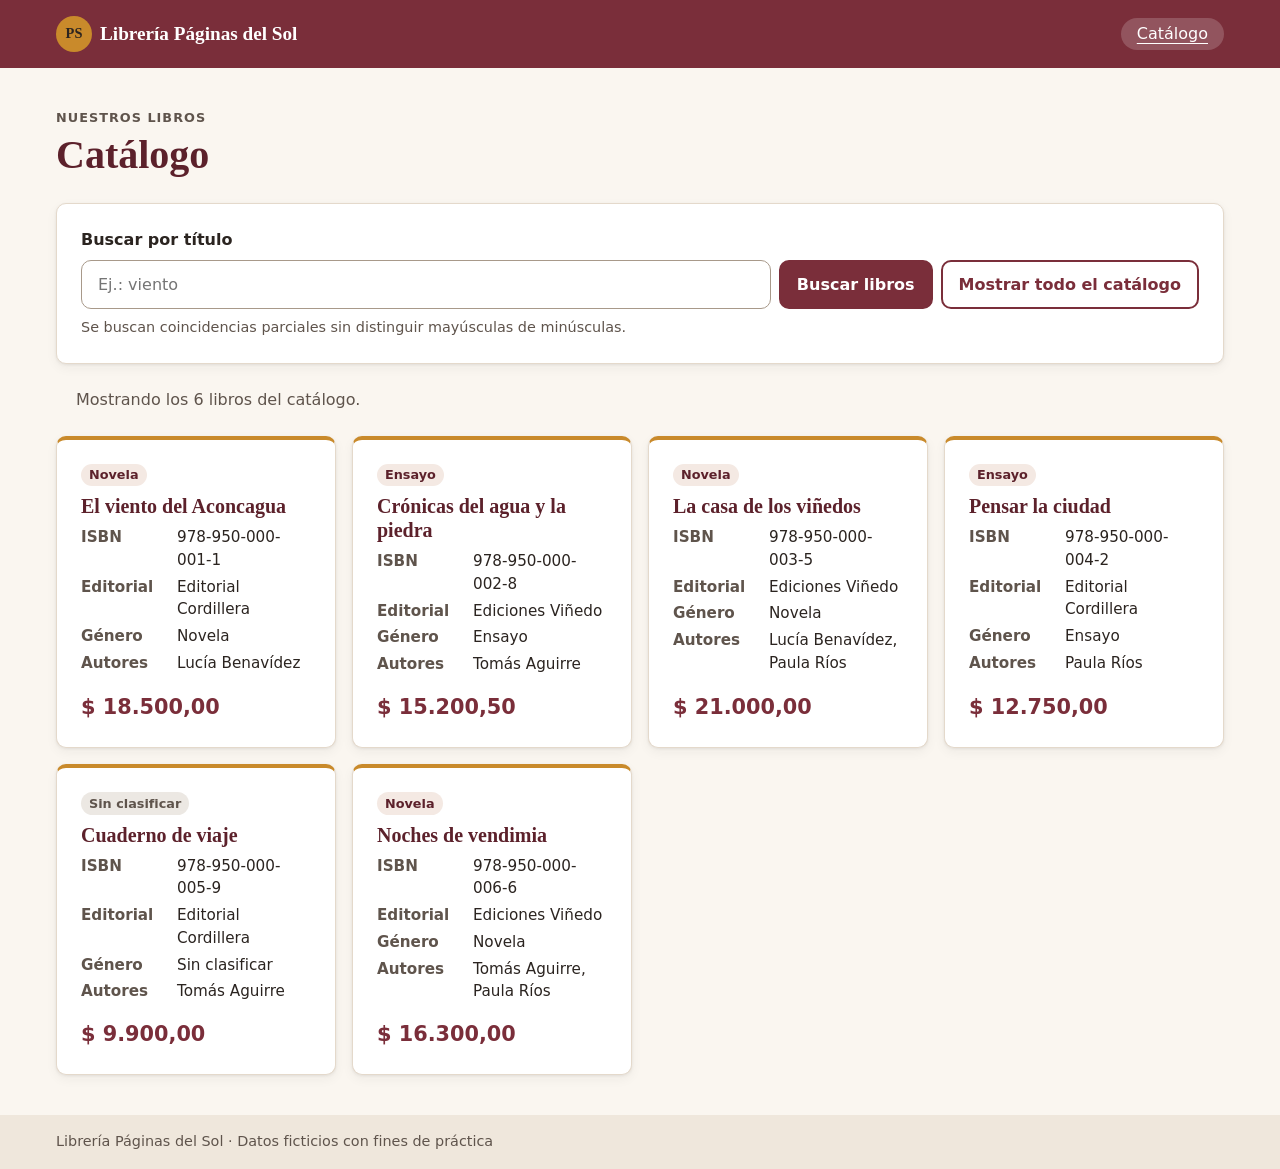
==== frontend-libreria/index.html @ 144d0e9c "feat(frontend): ejercicio 3 del TPI librería - datos locales, catálogo y filtro - Agrega frontend-li" ====
<!doctype html>
<html lang="es">
  <head>
    <meta charset="UTF-8" />
    <meta name="viewport" content="width=device-width, initial-scale=1" />
    <meta name="description" content="Catálogo de la librería Páginas del Sol con búsqueda por título." />
    <title>Catálogo | Librería Páginas del Sol</title>
    <link rel="stylesheet" href="css/styles.css" />
    <!-- Orden importante: primero los datos, luego la lógica que los usa. -->
    <script src="js/datos.js" defer></script>
    <script src="js/catalogo.js" defer></script>
  </head>
  <body>
    <a class="skip-link" href="#contenido">Saltar al contenido principal</a>

    <header class="site-header">
      <div class="container header-content">
        <a class="brand" href="index.html">
          <span class="brand-mark" aria-hidden="true">PS</span>
          <span>Librería Páginas del Sol</span>
        </a>
        <nav aria-label="Navegación principal">
          <ul class="nav-list">
            <li><a class="nav-link" href="#catalogo" aria-current="page">Catálogo</a></li>
          </ul>
        </nav>
      </div>
    </header>

    <main id="contenido" class="container page">
      <section id="catalogo" aria-labelledby="catalogo-titulo">
        <div class="section-heading">
          <p class="eyebrow">Nuestros libros</p>
          <h1 id="catalogo-titulo">Catálogo</h1>
        </div>

        <form id="buscador-form" class="card search" role="search">
          <label class="search__label" for="busqueda-titulo">Buscar por título</label>
          <div class="search__controls">
            <input
              id="busqueda-titulo"
              class="input"
              name="busqueda"
              type="search"
              autocomplete="off"
              placeholder="Ej.: viento"
              aria-describedby="busqueda-ayuda"
            />
            <button class="button button--primary" type="submit">Buscar libros</button>
            <button id="limpiar-busqueda" class="button button--secondary" type="button">Mostrar todo el catálogo</button>
          </div>
          <p id="busqueda-ayuda" class="help">
            Se buscan coincidencias parciales sin distinguir mayúsculas de minúsculas.
          </p>
        </form>

        <p id="catalogo-mensaje" class="message" role="status" aria-live="polite"></p>

        <ul id="catalogo-lista" class="book-grid" aria-label="Libros del catálogo"></ul>

        <noscript>
          <p class="message message--warning">
            El catálogo se genera con JavaScript. Activalo en el navegador para verlo.
          </p>
        </noscript>
      </section>
    </main>

    <footer class="site-footer">
      <div class="container">Librería Páginas del Sol · Datos ficticios con fines de práctica</div>
    </footer>
  </body>
</html>
---- frontend-libreria/css/styles.css ----
/* Identidad visual: tonos tierra y vino, tipografía serif para títulos. */
:root {
  --color-fondo: #faf6f0;
  --color-superficie: #ffffff;
  --color-texto: #2b2420;
  --color-texto-suave: #5f544c;
  --color-primario: #7a2e3a;
  --color-primario-oscuro: #5c212b;
  --color-acento: #c98a2b;
  --color-borde: #e4d9cb;
  --color-info-fondo: #eef3f8;
  --color-aviso-fondo: #fdf3e1;
  --color-aviso-borde: #b7791f;
  --color-foco: #1f5fbf;

  --fuente-texto: system-ui, -apple-system, "Segoe UI", Roboto, sans-serif;
  --fuente-titulos: Georgia, "Times New Roman", serif;

  --espacio-1: 0.25rem;
  --espacio-2: 0.5rem;
  --espacio-3: 1rem;
  --espacio-4: 1.5rem;
  --espacio-5: 2.5rem;

  --radio: 10px;
  --sombra: 0 1px 3px rgb(43 36 32 / 0.08), 0 4px 12px rgb(43 36 32 / 0.05);
}

*,
*::before,
*::after {
  box-sizing: border-box;
}

body {
  margin: 0;
  font-family: var(--fuente-texto);
  font-size: 1rem;
  line-height: 1.5;
  color: var(--color-texto);
  background: var(--color-fondo);
  display: flex;
  flex-direction: column;
  min-height: 100vh;
}

h1,
h2,
h3 {
  font-family: var(--fuente-titulos);
  line-height: 1.2;
  margin: 0;
}

.container {
  width: 100%;
  max-width: 1200px;
  margin-inline: auto;
  padding-inline: var(--espacio-3);
}

/* Foco visible para todos los controles navegables con teclado. */
a:focus-visible,
button:focus-visible,
input:focus-visible {
  outline: 3px solid var(--color-foco);
  outline-offset: 2px;
}

.skip-link {
  position: absolute;
  left: var(--espacio-3);
  top: -100px;
  padding: var(--espacio-2) var(--espacio-3);
  background: var(--color-superficie);
  color: var(--color-primario);
  border-radius: var(--radio);
  z-index: 10;
}

.skip-link:focus {
  top: var(--espacio-2);
}

/* ---------- Encabezado y navegación ---------- */
.site-header {
  background: var(--color-primario);
  color: #fff;
}

.header-content {
  display: flex;
  flex-wrap: wrap;
  align-items: center;
  justify-content: space-between;
  gap: var(--espacio-3);
  padding-block: var(--espacio-3);
}

.brand {
  display: flex;
  align-items: center;
  gap: var(--espacio-2);
  color: inherit;
  text-decoration: none;
  font-family: var(--fuente-titulos);
  font-size: 1.2rem;
  font-weight: 700;
}

.brand-mark {
  display: grid;
  place-items: center;
  width: 2.25rem;
  height: 2.25rem;
  border-radius: 50%;
  background: var(--color-acento);
  color: var(--color-texto);
  font-size: 0.9rem;
}

.nav-list {
  display: flex;
  flex-wrap: wrap;
  gap: var(--espacio-2);
  list-style: none;
  margin: 0;
  padding: 0;
}

.nav-link {
  display: inline-block;
  padding: var(--espacio-1) var(--espacio-3);
  border-radius: 999px;
  color: #fff;
  text-decoration: none;
}

.nav-link:hover,
.nav-link[aria-current="page"] {
  background: rgb(255 255 255 / 0.18);
}

.nav-link[aria-current="page"] {
  text-decoration: underline;
  text-underline-offset: 4px;
}

/* ---------- Contenido ---------- */
.page {
  flex: 1;
  padding-block: var(--espacio-5);
}

.section-heading {
  margin-bottom: var(--espacio-4);
}

.section-heading h1 {
  font-size: clamp(1.75rem, 5vw, 2.5rem);
  color: var(--color-primario-oscuro);
}

.eyebrow {
  margin: 0 0 var(--espacio-1);
  text-transform: uppercase;
  letter-spacing: 0.08em;
  font-size: 0.8rem;
  font-weight: 700;
  color: var(--color-texto-suave);
}

.card {
  background: var(--color-superficie);
  border: 1px solid var(--color-borde);
  border-radius: var(--radio);
  box-shadow: var(--sombra);
  padding: var(--espacio-4);
}

/* ---------- Buscador ---------- */
.search {
  margin-bottom: var(--espacio-3);
}

.search__label {
  display: block;
  font-weight: 700;
  margin-bottom: var(--espacio-2);
}

.search__controls {
  display: flex;
  flex-wrap: wrap;
  gap: var(--espacio-2);
}

.input {
  flex: 1 1 16rem;
  min-width: 0;
  padding: 0.65rem var(--espacio-3);
  font: inherit;
  color: inherit;
  border: 1px solid #a8998a;
  border-radius: var(--radio);
  background: #fff;
}

.help {
  margin: var(--espacio-2) 0 0;
  font-size: 0.9rem;
  color: var(--color-texto-suave);
}

.button {
  padding: 0.65rem var(--espacio-3);
  font: inherit;
  font-weight: 600;
  border-radius: var(--radio);
  border: 2px solid var(--color-primario);
  cursor: pointer;
}

.button--primary {
  background: var(--color-primario);
  color: #fff;
}

.button--primary:hover {
  background: var(--color-primario-oscuro);
}

.button--secondary {
  background: transparent;
  color: var(--color-primario);
}

.button--secondary:hover {
  background: #f4e9e3;
}

/* ---------- Mensajes de estado (el texto lleva el significado, no el color) ---------- */
.message {
  margin: 0 0 var(--espacio-3);
  padding: var(--espacio-2) var(--espacio-3);
  border-left: 4px solid transparent;
  border-radius: 4px;
  color: var(--color-texto-suave);
}

.message:empty {
  display: none;
}

.message--info {
  background: var(--color-info-fondo);
  border-left-color: var(--color-foco);
  color: var(--color-texto);
}

.message--warning {
  background: var(--color-aviso-fondo);
  border-left-color: var(--color-aviso-borde);
  color: var(--color-texto);
  font-weight: 600;
}

/* ---------- Grilla de libros ---------- */
.book-grid {
  display: grid;
  grid-template-columns: repeat(auto-fill, minmax(min(100%, 260px), 1fr));
  gap: var(--espacio-3);
  list-style: none;
  margin: 0;
  padding: 0;
}

.book-grid > li {
  display: flex;
}

.book-card {
  display: flex;
  flex-direction: column;
  gap: var(--espacio-2);
  width: 100%;
  border-top: 4px solid var(--color-acento);
}

.book-card__title {
  font-size: 1.25rem;
  color: var(--color-primario-oscuro);
  overflow-wrap: anywhere;
}

.book-card__data {
  display: grid;
  gap: var(--espacio-1);
  margin: 0;
  font-size: 0.95rem;
}

.book-card__item {
  display: grid;
  grid-template-columns: 5.5rem 1fr;
  gap: var(--espacio-2);
}

.book-card__item dt {
  font-weight: 600;
  color: var(--color-texto-suave);
}

.book-card__item dd {
  margin: 0;
  overflow-wrap: anywhere;
}

.book-card__price {
  margin: auto 0 0;
  padding-top: var(--espacio-2);
  font-size: 1.3rem;
  font-weight: 700;
  color: var(--color-primario);
}

.tag {
  align-self: flex-start;
  margin: 0;
  padding: 0.1rem var(--espacio-2);
  border-radius: 999px;
  font-size: 0.8rem;
  font-weight: 600;
  background: #f4e9e3;
  color: var(--color-primario-oscuro);
}

.tag--muted {
  background: #ece8e3;
  color: var(--color-texto-suave);
}

/* ---------- Pie ---------- */
.site-footer {
  padding-block: var(--espacio-3);
  background: #efe7dc;
  color: var(--color-texto-suave);
  font-size: 0.9rem;
}

/* Pantallas angostas (320 px): botones a ancho completo. */
@media (max-width: 480px) {
  .search__controls .button {
    flex: 1 1 100%;
  }

  .card {
    padding: var(--espacio-3);
  }
}
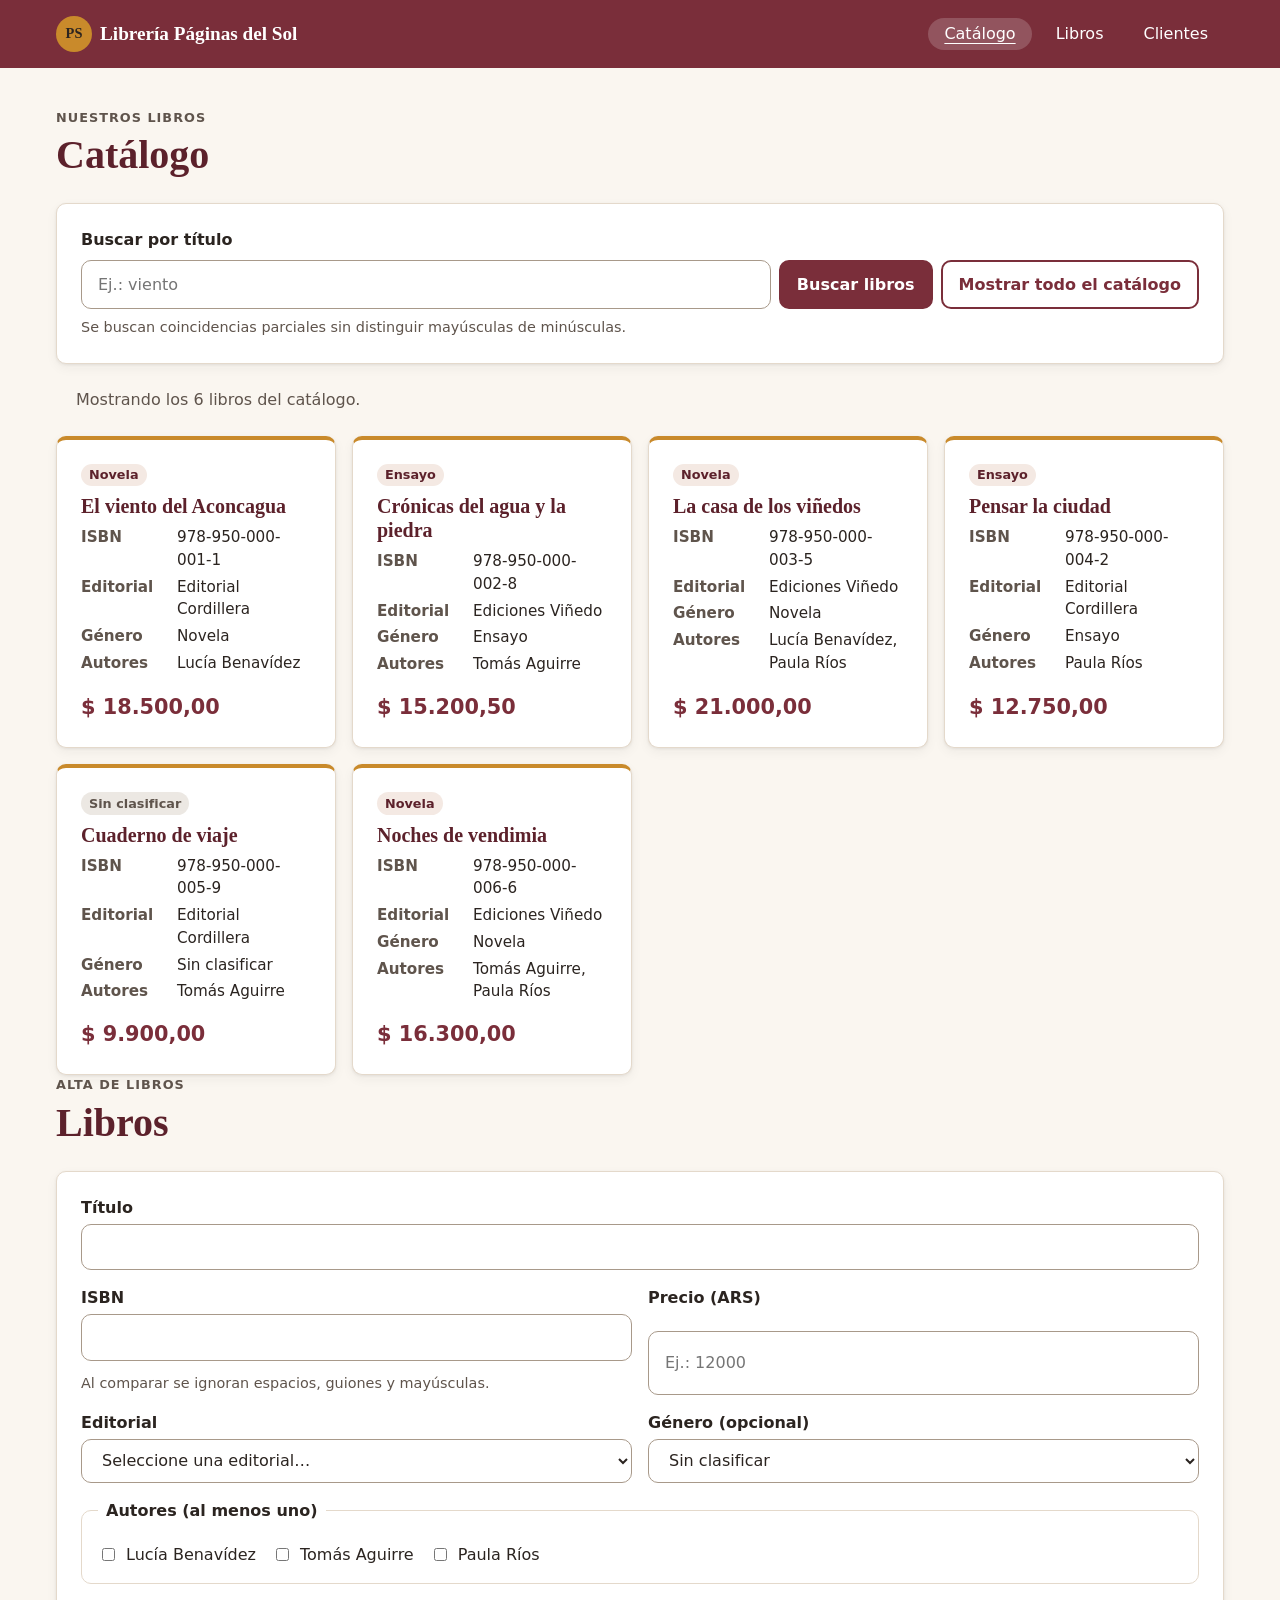
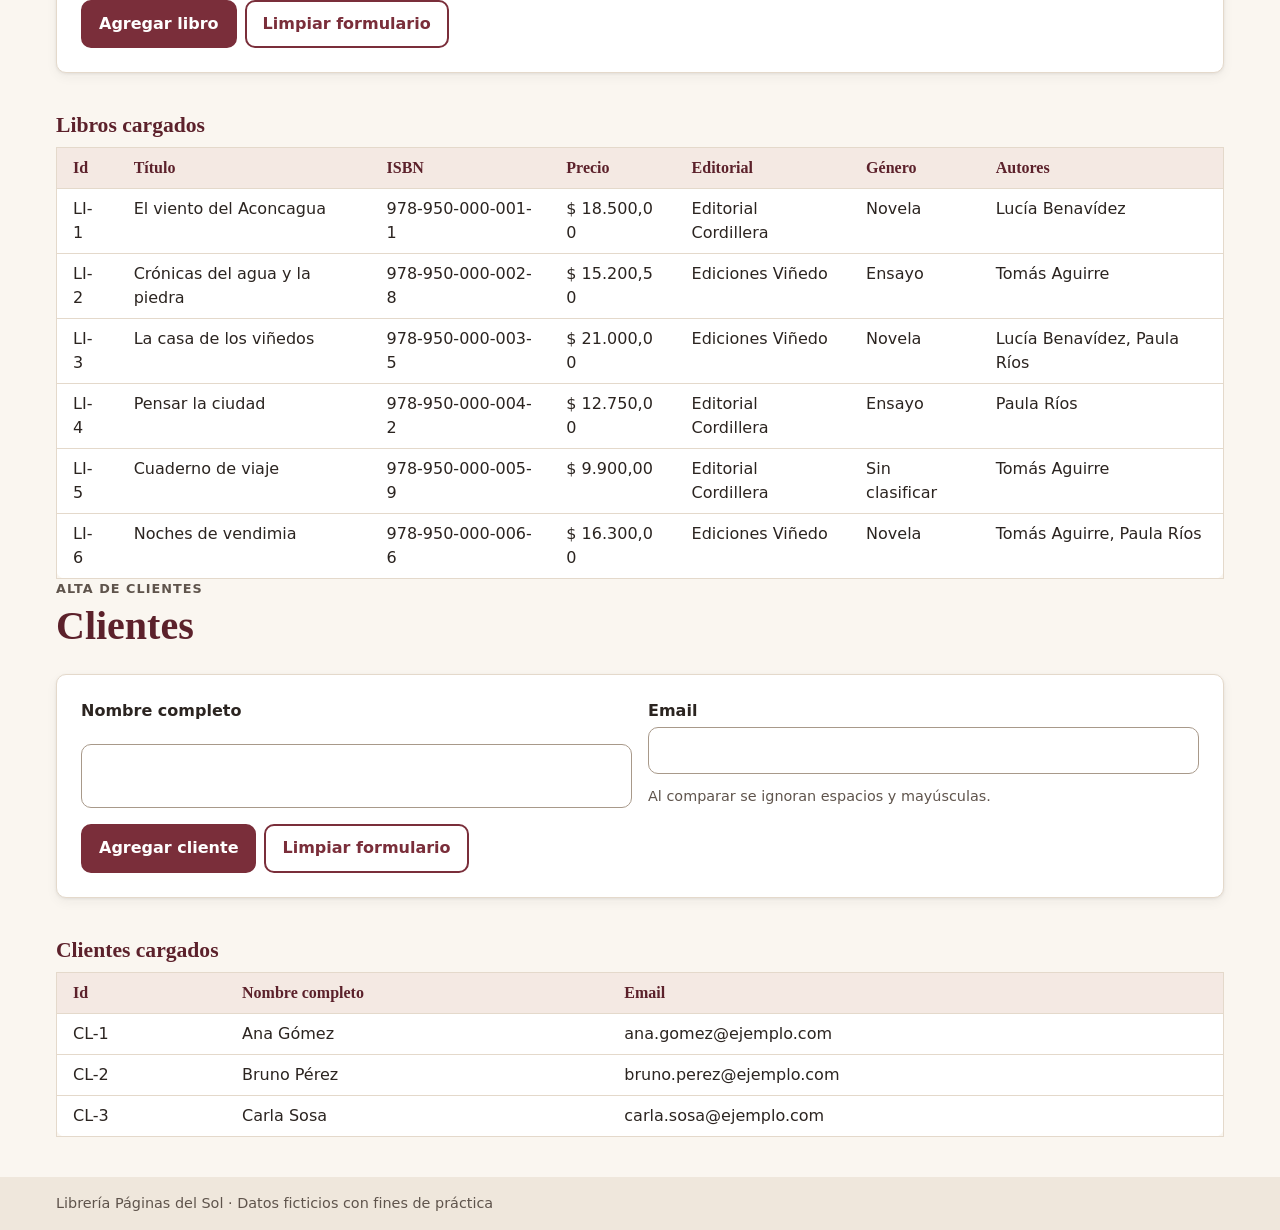
==== commit 1a366832: "feat(frontend): ejercicio 4 del TPI librería - altas de libros y clientes Agrega las secciones Libro" ====
--- a/frontend-libreria/index.html
+++ b/frontend-libreria/index.html
@@ -3,12 +3,16 @@
   <head>
     <meta charset="UTF-8" />
     <meta name="viewport" content="width=device-width, initial-scale=1" />
-    <meta name="description" content="Catálogo de la librería Páginas del Sol con búsqueda por título." />
-    <title>Catálogo | Librería Páginas del Sol</title>
+    <meta name="description" content="Librería Páginas del Sol: catálogo con búsqueda por título y formularios de alta de libros y clientes." />
+    <title>Librería Páginas del Sol</title>
     <link rel="stylesheet" href="css/styles.css" />
-    <!-- Orden importante: primero los datos, luego la lógica que los usa. -->
+    <!-- Orden importante: primero los datos y utilidades, luego la lógica que los usa. -->
     <script src="js/datos.js" defer></script>
+    <script src="js/utilidades.js" defer></script>
     <script src="js/catalogo.js" defer></script>
+    <script src="js/navegacion.js" defer></script>
+    <script src="js/libros.js" defer></script>
+    <script src="js/clientes.js" defer></script>
   </head>
   <body>
     <a class="skip-link" href="#contenido">Saltar al contenido principal</a>
@@ -22,6 +26,8 @@
         <nav aria-label="Navegación principal">
           <ul class="nav-list">
             <li><a class="nav-link" href="#catalogo" aria-current="page">Catálogo</a></li>
+            <li><a class="nav-link" href="#libros">Libros</a></li>
+            <li><a class="nav-link" href="#clientes">Clientes</a></li>
           </ul>
         </nav>
       </div>
@@ -64,6 +70,160 @@
           </p>
         </noscript>
       </section>
+
+      <section id="libros" aria-labelledby="libros-titulo">
+        <div class="section-heading">
+          <p class="eyebrow">Alta de libros</p>
+          <h1 id="libros-titulo">Libros</h1>
+        </div>
+
+        <form id="form-libro" class="card form-alta" novalidate>
+          <div class="form-campo campo-ancho">
+            <label class="form-campo__label" for="libro-titulo">Título</label>
+            <input id="libro-titulo" class="input" name="titulo" type="text" autocomplete="off" />
+          </div>
+
+          <div class="form-campo">
+            <label class="form-campo__label" for="libro-isbn">ISBN</label>
+            <input
+              id="libro-isbn"
+              class="input"
+              name="isbn"
+              type="text"
+              autocomplete="off"
+              aria-describedby="libro-isbn-ayuda"
+            />
+            <p id="libro-isbn-ayuda" class="help">
+              Al comparar se ignoran espacios, guiones y mayúsculas.
+            </p>
+          </div>
+
+          <div class="form-campo">
+            <label class="form-campo__label" for="libro-precio">Precio (ARS)</label>
+            <input
+              id="libro-precio"
+              class="input"
+              name="precio"
+              type="number"
+              inputmode="decimal"
+              step="0.01"
+              autocomplete="off"
+              placeholder="Ej.: 12000"
+            />
+          </div>
+
+          <div class="form-campo">
+            <label class="form-campo__label" for="libro-editorial">Editorial</label>
+            <select id="libro-editorial" class="input" name="editorialId"></select>
+          </div>
+
+          <div class="form-campo">
+            <label class="form-campo__label" for="libro-genero">Género (opcional)</label>
+            <select id="libro-genero" class="input" name="generoId"></select>
+          </div>
+
+          <fieldset class="autores-fieldset campo-ancho">
+            <legend>Autores (al menos uno)</legend>
+            <div id="libro-autores" class="check-lista"></div>
+          </fieldset>
+
+          <div class="form-acciones campo-ancho">
+            <button class="button button--primary" type="submit">Agregar libro</button>
+            <button class="button button--secondary" type="reset">Limpiar formulario</button>
+          </div>
+        </form>
+
+        <div id="libros-errores" class="message message--warning" role="alert"></div>
+        <p id="libros-mensaje" class="message" role="status"></p>
+
+        <h2 id="libros-listado-titulo" class="listado-titulo">Libros cargados</h2>
+        <p id="libros-vacio" class="message message--info" hidden>
+          Todavía no hay libros en la lista. Dá de alta el primero con el formulario de arriba.
+        </p>
+        <div class="table-wrap">
+          <table class="table" aria-labelledby="libros-listado-titulo">
+            <thead>
+              <tr>
+                <th scope="col">Id</th>
+                <th scope="col">Título</th>
+                <th scope="col">ISBN</th>
+                <th scope="col">Precio</th>
+                <th scope="col">Editorial</th>
+                <th scope="col">Género</th>
+                <th scope="col">Autores</th>
+              </tr>
+            </thead>
+            <tbody id="libros-cuerpo"></tbody>
+          </table>
+        </div>
+
+        <noscript>
+          <p class="message message--warning">
+            El formulario y la tabla se generan con JavaScript. Activalo para usar esta sección.
+          </p>
+        </noscript>
+      </section>
+
+      <section id="clientes" aria-labelledby="clientes-titulo">
+        <div class="section-heading">
+          <p class="eyebrow">Alta de clientes</p>
+          <h1 id="clientes-titulo">Clientes</h1>
+        </div>
+
+        <form id="form-cliente" class="card form-alta" novalidate>
+          <div class="form-campo">
+            <label class="form-campo__label" for="cliente-nombre">Nombre completo</label>
+            <input id="cliente-nombre" class="input" name="nombreCompleto" type="text" autocomplete="off" />
+          </div>
+
+          <div class="form-campo">
+            <label class="form-campo__label" for="cliente-email">Email</label>
+            <input
+              id="cliente-email"
+              class="input"
+              name="email"
+              type="text"
+              inputmode="email"
+              autocomplete="off"
+              aria-describedby="cliente-email-ayuda"
+            />
+            <p id="cliente-email-ayuda" class="help">
+              Al comparar se ignoran espacios y mayúsculas.
+            </p>
+          </div>
+
+          <div class="form-acciones campo-ancho">
+            <button class="button button--primary" type="submit">Agregar cliente</button>
+            <button class="button button--secondary" type="reset">Limpiar formulario</button>
+          </div>
+        </form>
+
+        <div id="clientes-errores" class="message message--warning" role="alert"></div>
+        <p id="clientes-mensaje" class="message" role="status"></p>
+
+        <h2 id="clientes-listado-titulo" class="listado-titulo">Clientes cargados</h2>
+        <p id="clientes-vacio" class="message message--info" hidden>
+          Todavía no hay clientes en la lista. Dá de alta el primero con el formulario de arriba.
+        </p>
+        <div class="table-wrap">
+          <table class="table" aria-labelledby="clientes-listado-titulo">
+            <thead>
+              <tr>
+                <th scope="col">Id</th>
+                <th scope="col">Nombre completo</th>
+                <th scope="col">Email</th>
+              </tr>
+            </thead>
+            <tbody id="clientes-cuerpo"></tbody>
+          </table>
+        </div>
+
+        <noscript>
+          <p class="message message--warning">
+            El formulario y la tabla se generan con JavaScript. Activalo para usar esta sección.
+          </p>
+        </noscript>
+      </section>
     </main>
 
     <footer class="site-footer">
--- a/frontend-libreria/css/styles.css
+++ b/frontend-libreria/css/styles.css
@@ -62,7 +62,8 @@
 /* Foco visible para todos los controles navegables con teclado. */
 a:focus-visible,
 button:focus-visible,
-input:focus-visible {
+input:focus-visible,
+select:focus-visible {
   outline: 3px solid var(--color-foco);
   outline-offset: 2px;
 }
@@ -340,6 +341,109 @@
   color: var(--color-texto-suave);
 }
 
+/* ---------- Formularios de alta (Ejercicio 4) ---------- */
+.form-alta {
+  display: grid;
+  grid-template-columns: 1fr;
+  gap: var(--espacio-3);
+  margin-bottom: var(--espacio-3);
+}
+
+.form-campo {
+  display: grid;
+  gap: var(--espacio-1);
+  min-width: 0;
+}
+
+.form-campo__label {
+  font-weight: 700;
+}
+
+.campo-ancho {
+  grid-column: 1 / -1;
+}
+
+.autores-fieldset {
+  min-width: 0;
+  margin: 0;
+  padding: var(--espacio-3);
+  border: 1px solid var(--color-borde);
+  border-radius: var(--radio);
+}
+
+.autores-fieldset legend {
+  padding-inline: var(--espacio-2);
+  font-weight: 700;
+}
+
+.check-lista {
+  display: flex;
+  flex-wrap: wrap;
+  gap: var(--espacio-3);
+  margin: var(--espacio-1) 0 0;
+  padding: 0;
+}
+
+.check-opcion {
+  display: inline-flex;
+  align-items: center;
+  gap: var(--espacio-2);
+  min-width: 0;
+}
+
+.form-acciones {
+  display: flex;
+  flex-wrap: wrap;
+  gap: var(--espacio-2);
+}
+
+.lista-errores {
+  margin: 0;
+  padding-left: 1.25rem;
+}
+
+/* ---------- Listados en tabla (Ejercicio 4) ---------- */
+.listado-titulo {
+  margin: var(--espacio-5) 0 var(--espacio-2);
+  font-size: 1.35rem;
+  color: var(--color-primario-oscuro);
+}
+
+.table-wrap {
+  overflow-x: auto;
+}
+
+.table {
+  width: 100%;
+  border-collapse: collapse;
+  background: var(--color-superficie);
+  border: 1px solid var(--color-borde);
+  border-radius: var(--radio);
+}
+
+.table th,
+.table td {
+  padding: var(--espacio-2) var(--espacio-3);
+  text-align: left;
+  vertical-align: top;
+  border-bottom: 1px solid var(--color-borde);
+}
+
+.table th {
+  background: #f4e9e3;
+  color: var(--color-primario-oscuro);
+  font-family: var(--fuente-titulos);
+  white-space: nowrap;
+}
+
+.table td {
+  overflow-wrap: anywhere;
+}
+
+.table tbody tr:last-child td {
+  border-bottom: 0;
+}
+
 /* ---------- Pie ---------- */
 .site-footer {
   padding-block: var(--espacio-3);
@@ -350,7 +454,8 @@
 
 /* Pantallas angostas (320 px): botones a ancho completo. */
 @media (max-width: 480px) {
-  .search__controls .button {
+  .search__controls .button,
+  .form-acciones .button {
     flex: 1 1 100%;
   }
 
@@ -358,3 +463,10 @@
     padding: var(--espacio-3);
   }
 }
+
+/* Pantallas anchas (1280 px): los campos del formulario en dos columnas. */
+@media (min-width: 900px) {
+  .form-alta {
+    grid-template-columns: 1fr 1fr;
+  }
+}
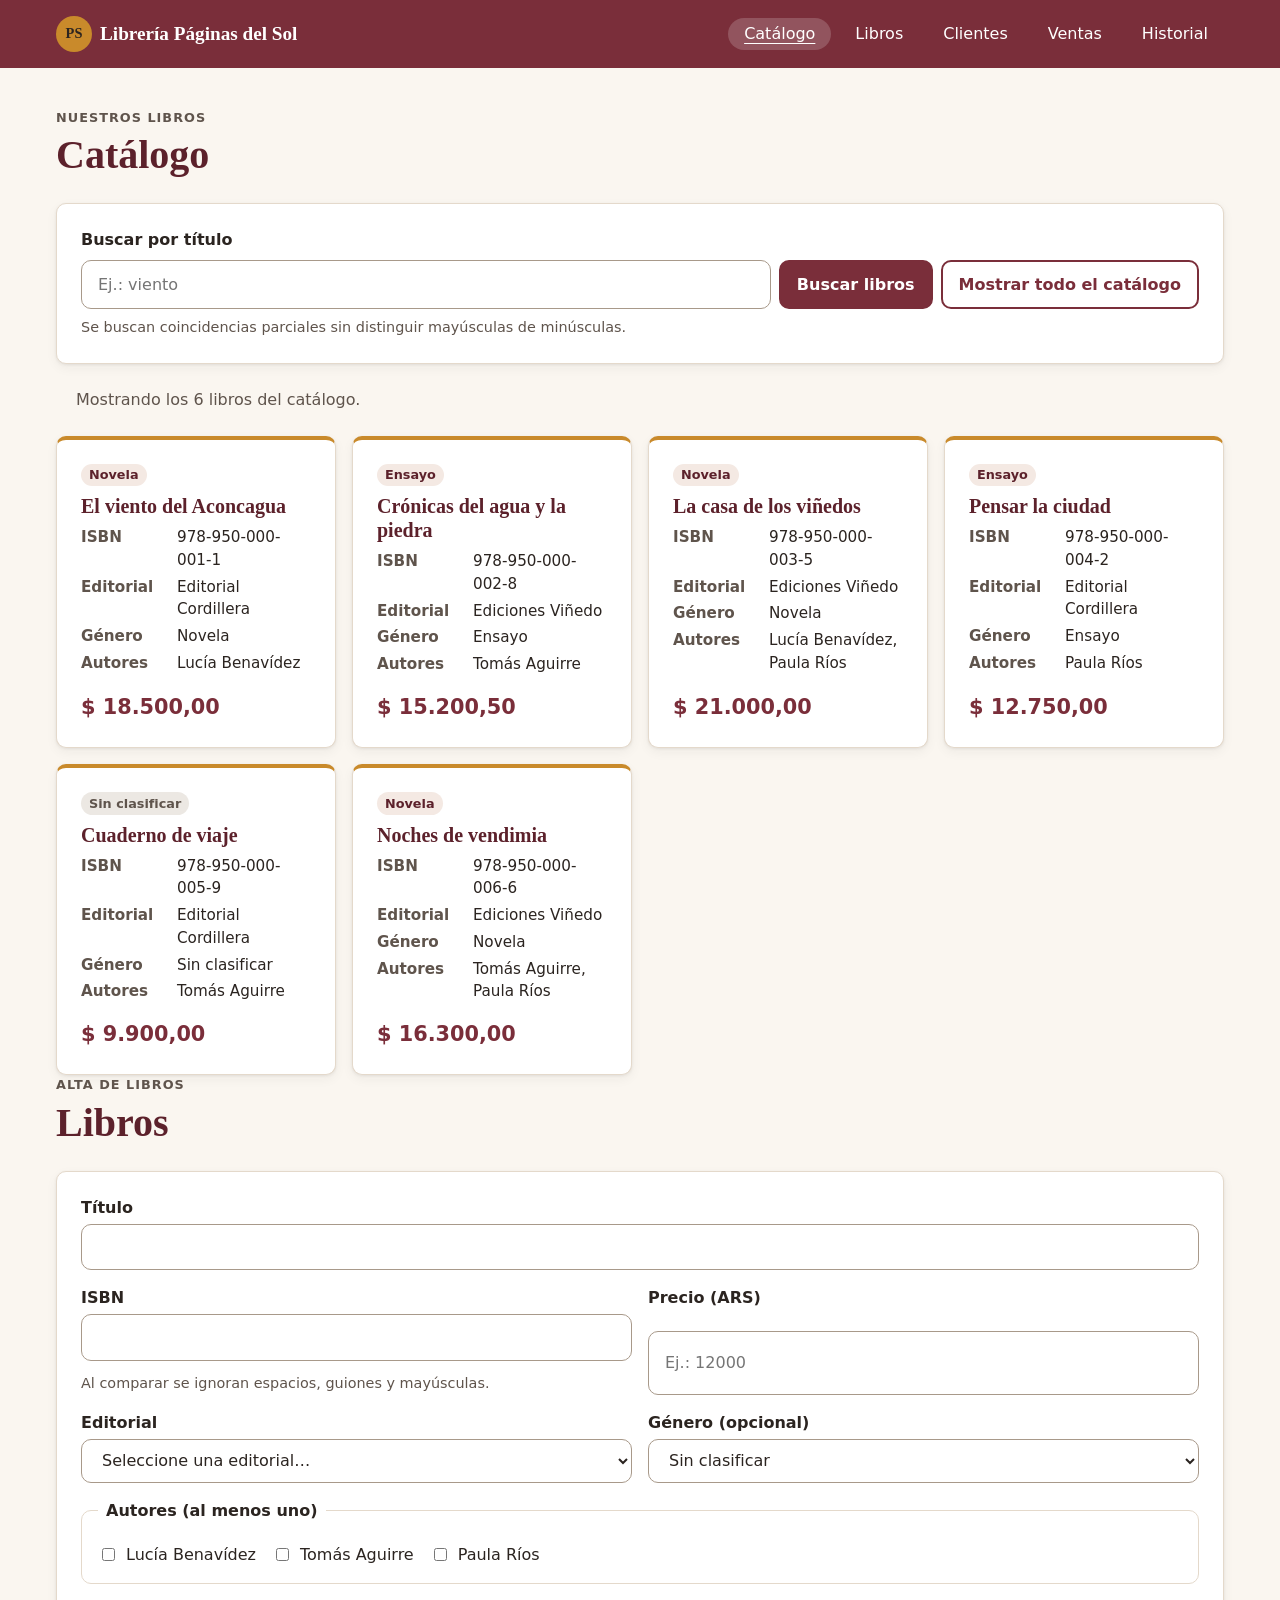
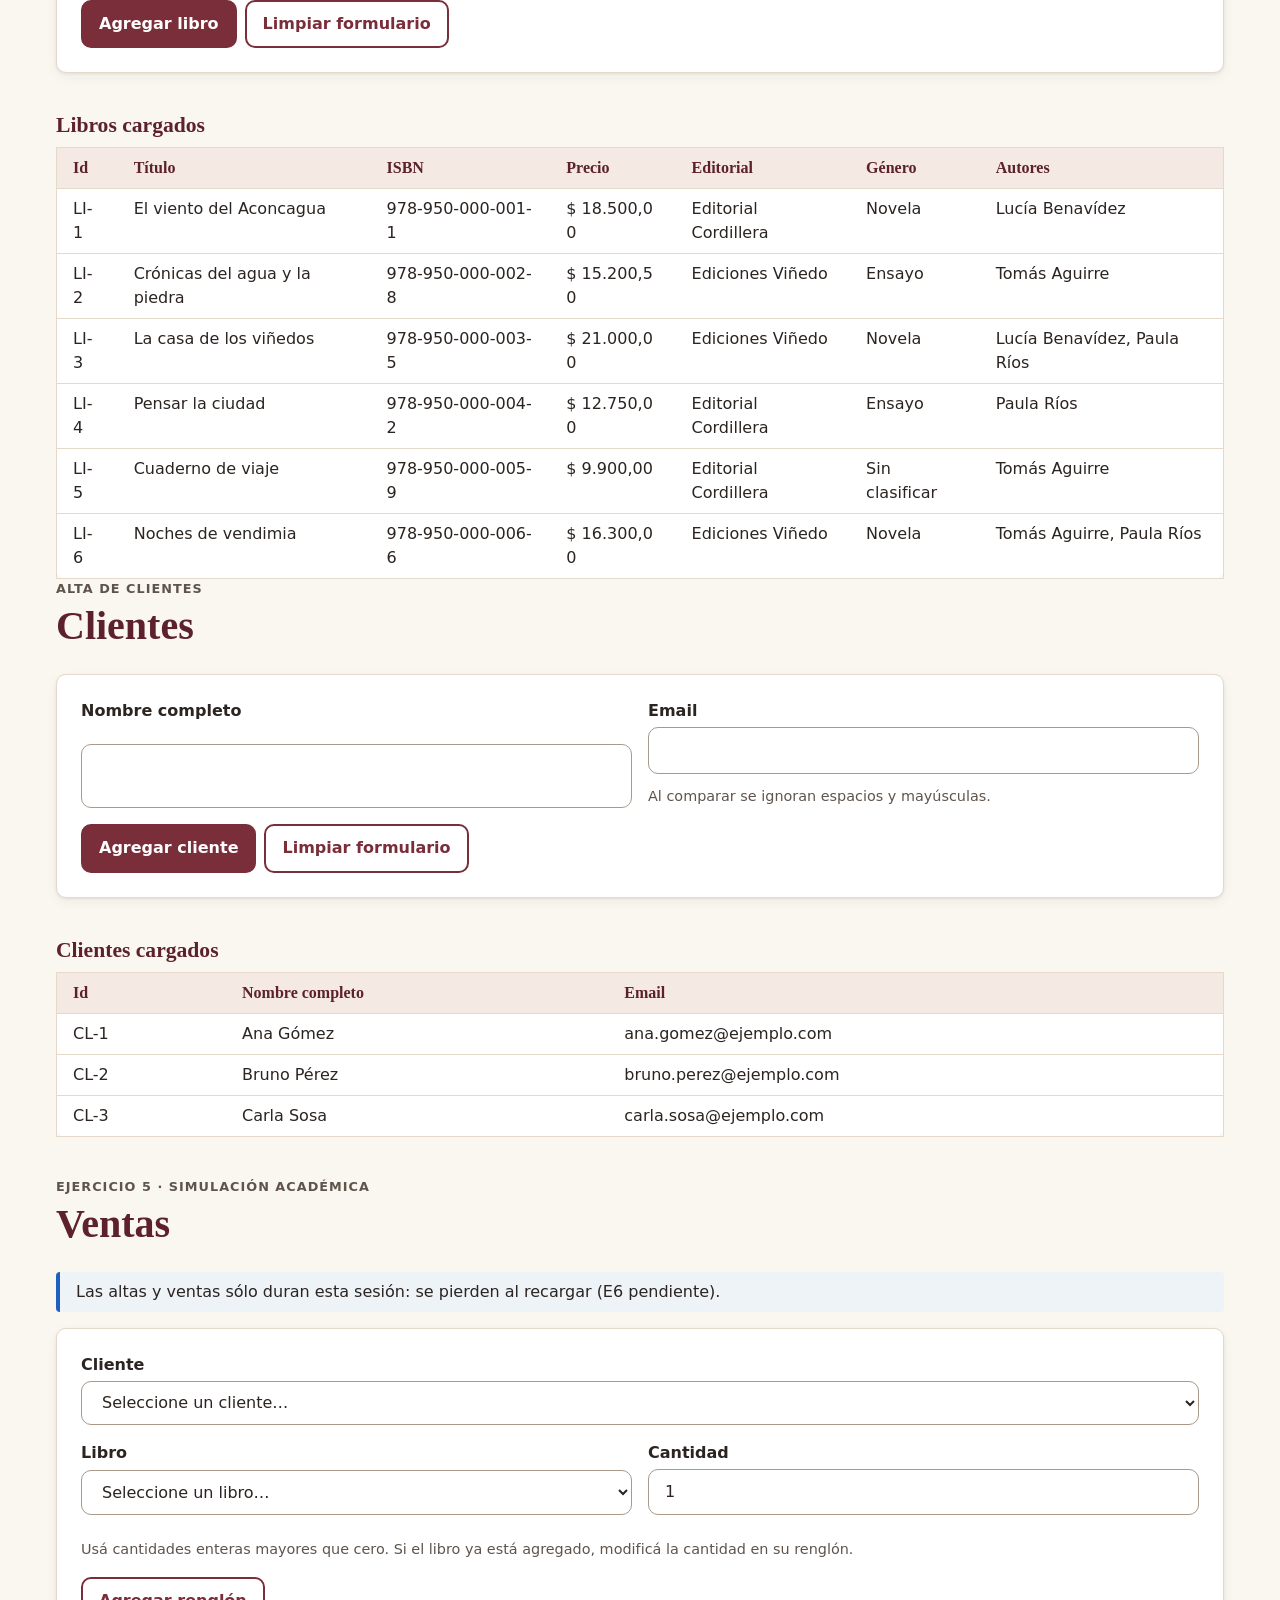
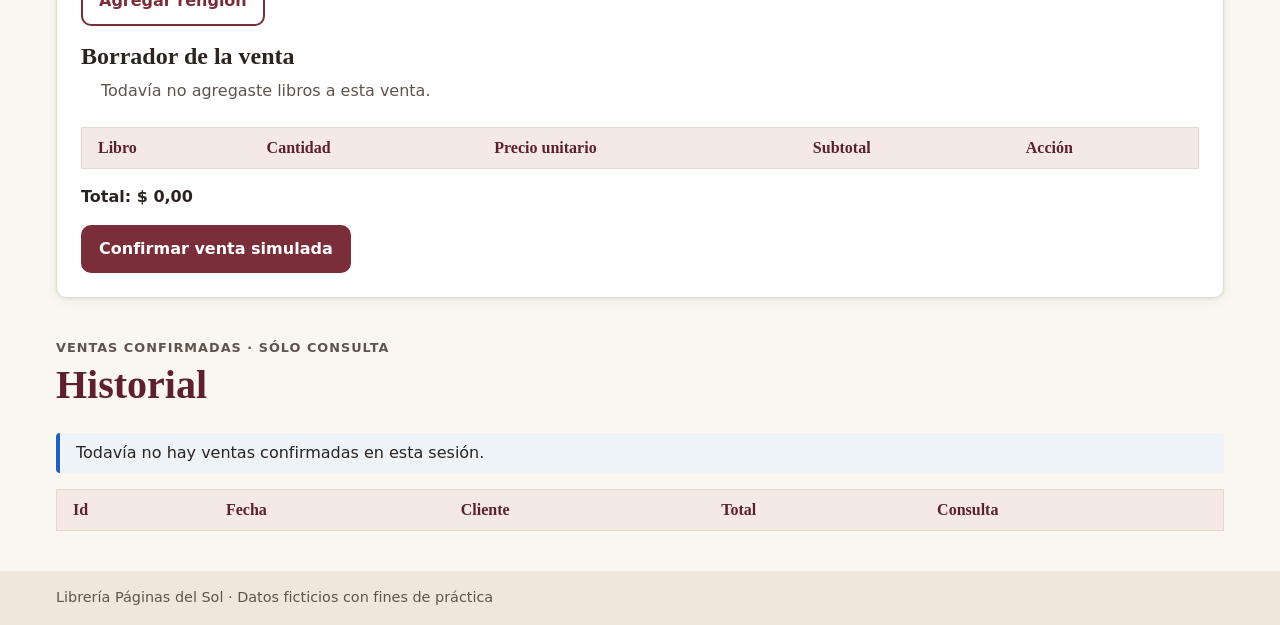
==== commit c9bc8775: "feat(frontend): implementa ejercicio 5 de ventas e historial" ====
--- a/frontend-libreria/index.html
+++ b/frontend-libreria/index.html
@@ -13,6 +13,8 @@
     <script src="js/navegacion.js" defer></script>
     <script src="js/libros.js" defer></script>
     <script src="js/clientes.js" defer></script>
+    <script src="js/ventas-modelo.js" defer></script>
+    <script src="js/ventas.js" defer></script>
   </head>
   <body>
     <a class="skip-link" href="#contenido">Saltar al contenido principal</a>
@@ -28,6 +30,8 @@
             <li><a class="nav-link" href="#catalogo" aria-current="page">Catálogo</a></li>
             <li><a class="nav-link" href="#libros">Libros</a></li>
             <li><a class="nav-link" href="#clientes">Clientes</a></li>
+            <li><a class="nav-link" href="#ventas">Ventas</a></li>
+            <li><a class="nav-link" href="#historial">Historial</a></li>
           </ul>
         </nav>
       </div>
@@ -224,6 +228,62 @@
           </p>
         </noscript>
       </section>
+      <section id="ventas" aria-labelledby="ventas-titulo">
+        <div class="section-heading">
+          <p class="eyebrow">Ejercicio 5 · Simulación académica</p>
+          <h1 id="ventas-titulo">Ventas</h1>
+        </div>
+        <p class="message message--info">Las altas y ventas sólo duran esta sesión: se pierden al recargar (E6 pendiente).</p>
+        <form id="form-venta" class="card form-alta" novalidate>
+          <div class="form-campo campo-ancho">
+            <label class="form-campo__label" for="venta-cliente">Cliente</label>
+            <select id="venta-cliente" class="input" aria-describedby="ventas-errores"></select>
+          </div>
+          <div class="form-campo">
+            <label class="form-campo__label" for="venta-libro">Libro</label>
+            <select id="venta-libro" class="input" aria-describedby="venta-ayuda ventas-errores"></select>
+          </div>
+          <div class="form-campo">
+            <label class="form-campo__label" for="venta-cantidad">Cantidad</label>
+            <input id="venta-cantidad" class="input" type="number" min="1" step="1" value="1" inputmode="numeric" aria-describedby="venta-ayuda ventas-errores" />
+          </div>
+          <p id="venta-ayuda" class="help campo-ancho">Usá cantidades enteras mayores que cero. Si el libro ya está agregado, modificá la cantidad en su renglón.</p>
+          <div class="form-acciones campo-ancho">
+            <button id="venta-agregar" class="button button--secondary" type="button">Agregar renglón</button>
+          </div>
+          <div class="campo-ancho">
+            <h2 id="venta-borrador-titulo">Borrador de la venta</h2>
+            <p id="venta-vacio" class="message">Todavía no agregaste libros a esta venta.</p>
+            <div class="table-wrap">
+              <table class="table" aria-labelledby="venta-borrador-titulo">
+                <thead><tr><th scope="col">Libro</th><th scope="col">Cantidad</th><th scope="col">Precio unitario</th><th scope="col">Subtotal</th><th scope="col">Acción</th></tr></thead>
+                <tbody id="venta-cuerpo"></tbody>
+              </table>
+            </div>
+            <p class="venta-total">Total: <output id="venta-total">$ 0,00</output></p>
+          </div>
+          <div class="form-acciones campo-ancho">
+            <button id="venta-confirmar" class="button button--primary" type="submit">Confirmar venta simulada</button>
+          </div>
+        </form>
+        <div id="ventas-errores" class="message message--warning" role="alert" tabindex="-1"></div>
+        <p id="ventas-mensaje" class="message" role="status"></p>
+      </section>
+
+      <section id="historial" aria-labelledby="historial-titulo">
+        <div class="section-heading">
+          <p class="eyebrow">Ventas confirmadas · Sólo consulta</p>
+          <h1 id="historial-titulo">Historial</h1>
+        </div>
+        <p id="historial-vacio" class="message message--info">Todavía no hay ventas confirmadas en esta sesión.</p>
+        <div class="table-wrap">
+          <table class="table" aria-labelledby="historial-titulo">
+            <thead><tr><th scope="col">Id</th><th scope="col">Fecha</th><th scope="col">Cliente</th><th scope="col">Total</th><th scope="col">Consulta</th></tr></thead>
+            <tbody id="historial-cuerpo"></tbody>
+          </table>
+        </div>
+        <div id="historial-detalle" class="card detalle-venta" role="region" aria-labelledby="historial-detalle-titulo" hidden></div>
+      </section>
     </main>
 
     <footer class="site-footer">
--- a/frontend-libreria/css/styles.css
+++ b/frontend-libreria/css/styles.css
@@ -444,6 +444,33 @@
   border-bottom: 0;
 }
 
+/* E5: las tablas anchas se desplazan sólo dentro de su contenedor. */
+#ventas,
+#historial {
+  margin-top: var(--espacio-5);
+  min-width: 0;
+}
+
+#ventas .campo-ancho,
+.detalle-venta {
+  min-width: 0;
+  overflow-wrap: anywhere;
+}
+
+.cantidad-renglon { width: 7rem; }
+.venta-total { font-weight: 700; margin-block: var(--espacio-3) 0; }
+.detalle-venta { margin-top: var(--espacio-3); }
+
+.visualmente-oculto {
+  position: absolute;
+  width: 1px;
+  height: 1px;
+  padding: 0;
+  overflow: hidden;
+  clip-path: inset(50%);
+  white-space: nowrap;
+}
+
 /* ---------- Pie ---------- */
 .site-footer {
   padding-block: var(--espacio-3);
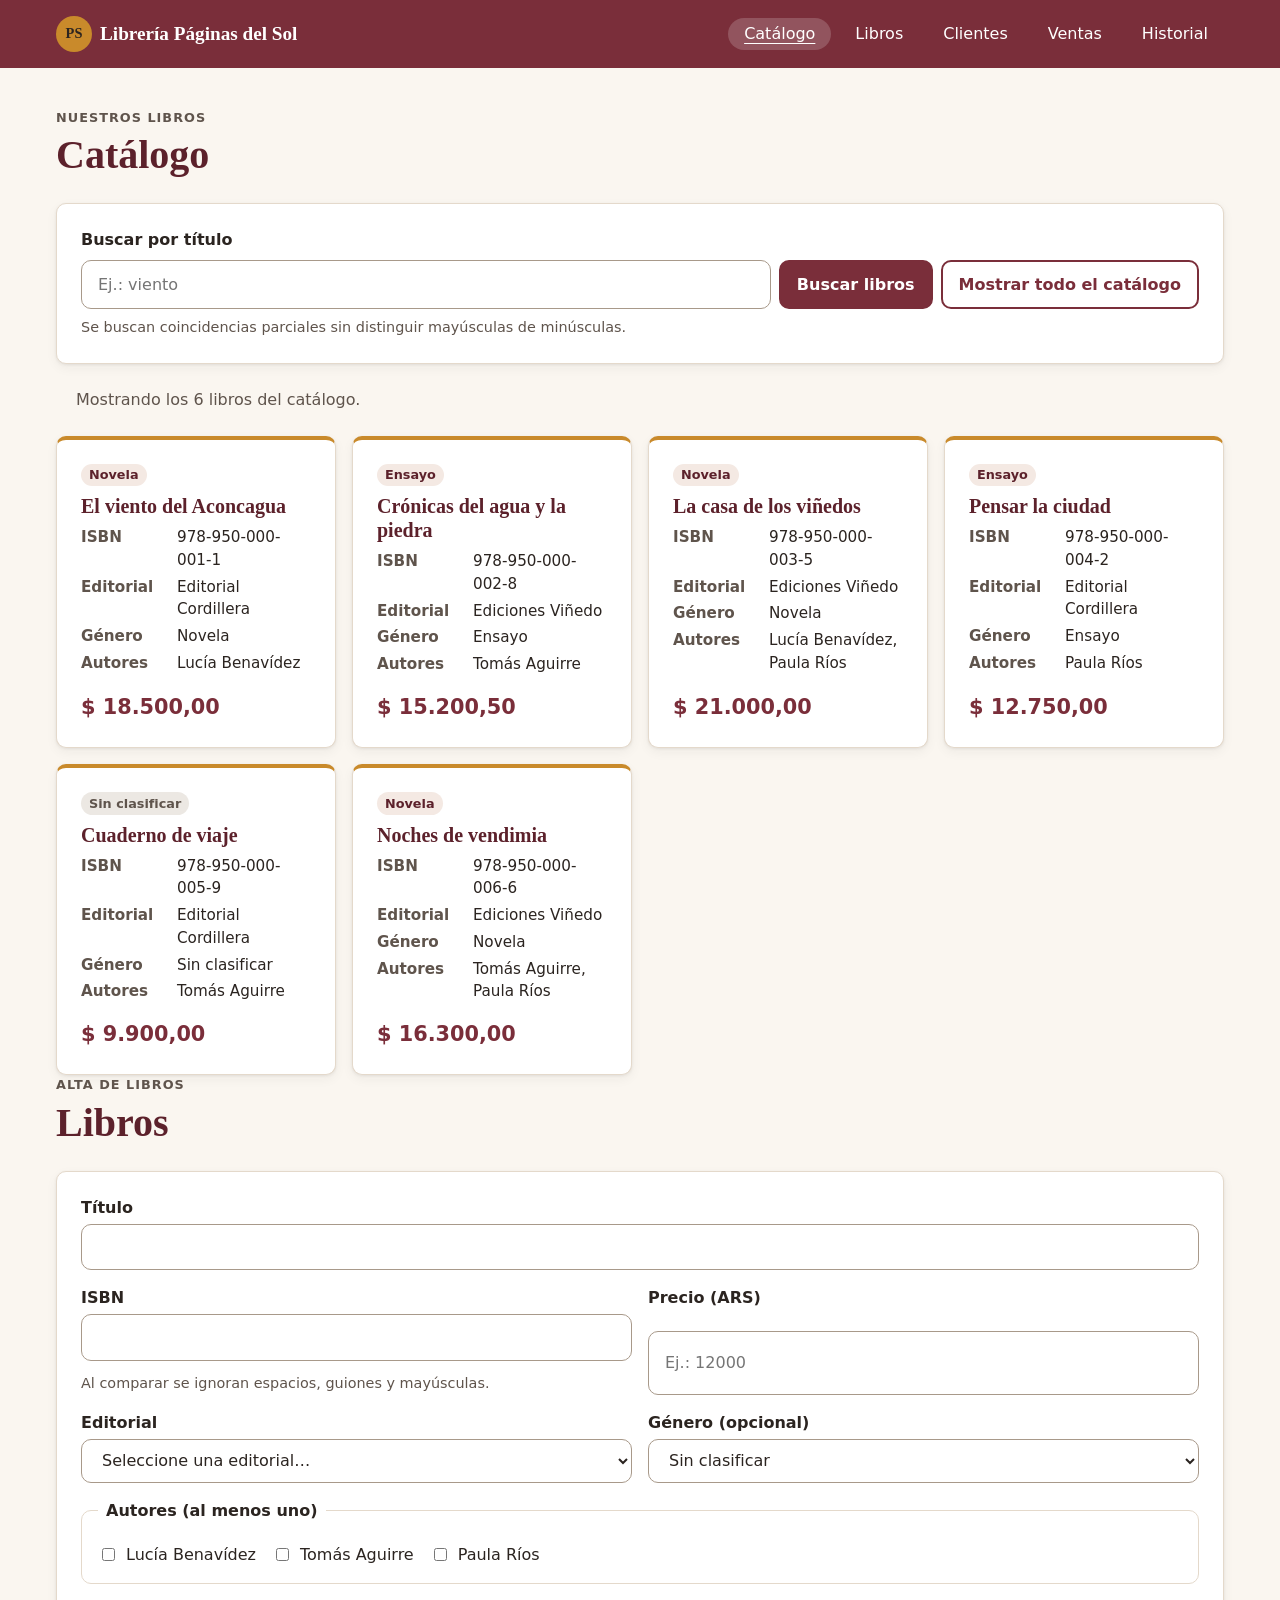
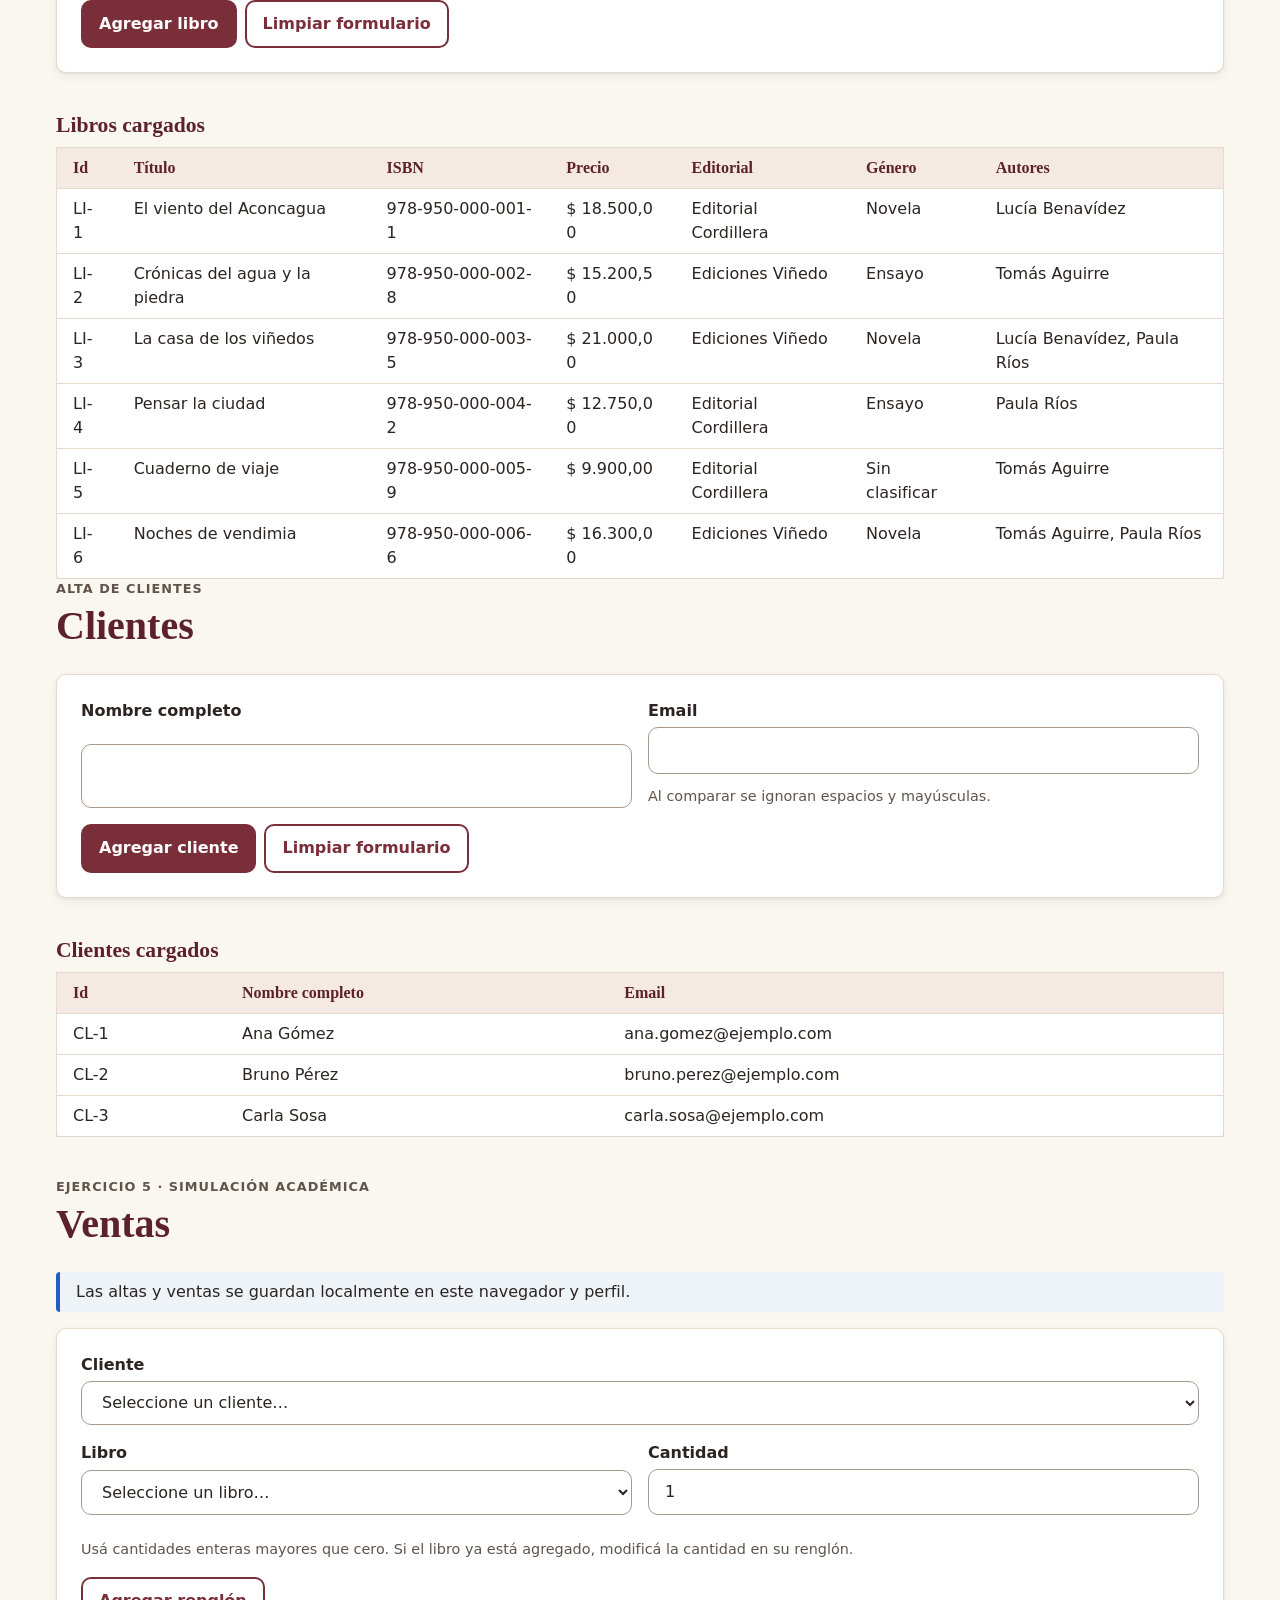
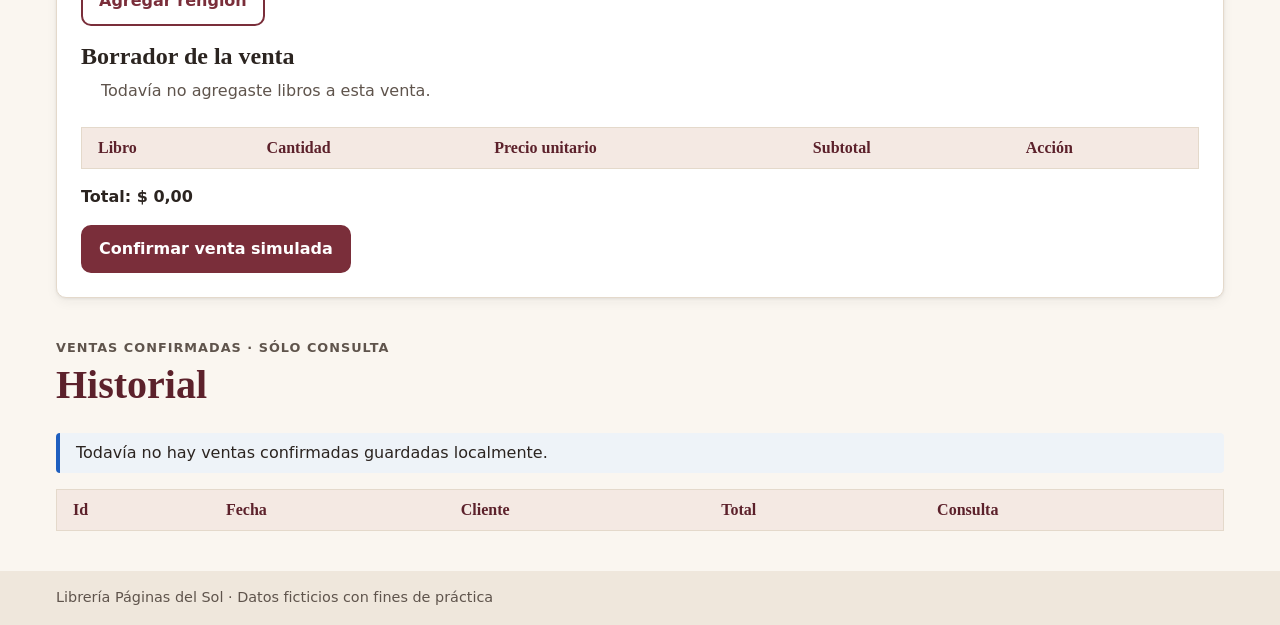
==== commit 0860208f: "feat(frontend): persiste datos locales del ejercicio 6" ====
--- a/frontend-libreria/index.html
+++ b/frontend-libreria/index.html
@@ -233,7 +233,7 @@
           <p class="eyebrow">Ejercicio 5 · Simulación académica</p>
           <h1 id="ventas-titulo">Ventas</h1>
         </div>
-        <p class="message message--info">Las altas y ventas sólo duran esta sesión: se pierden al recargar (E6 pendiente).</p>
+        <p class="message message--info">Las altas y ventas se guardan localmente en este navegador y perfil.</p>
         <form id="form-venta" class="card form-alta" novalidate>
           <div class="form-campo campo-ancho">
             <label class="form-campo__label" for="venta-cliente">Cliente</label>
@@ -275,7 +275,7 @@
           <p class="eyebrow">Ventas confirmadas · Sólo consulta</p>
           <h1 id="historial-titulo">Historial</h1>
         </div>
-        <p id="historial-vacio" class="message message--info">Todavía no hay ventas confirmadas en esta sesión.</p>
+        <p id="historial-vacio" class="message message--info">Todavía no hay ventas confirmadas guardadas localmente.</p>
         <div class="table-wrap">
           <table class="table" aria-labelledby="historial-titulo">
             <thead><tr><th scope="col">Id</th><th scope="col">Fecha</th><th scope="col">Cliente</th><th scope="col">Total</th><th scope="col">Consulta</th></tr></thead>
